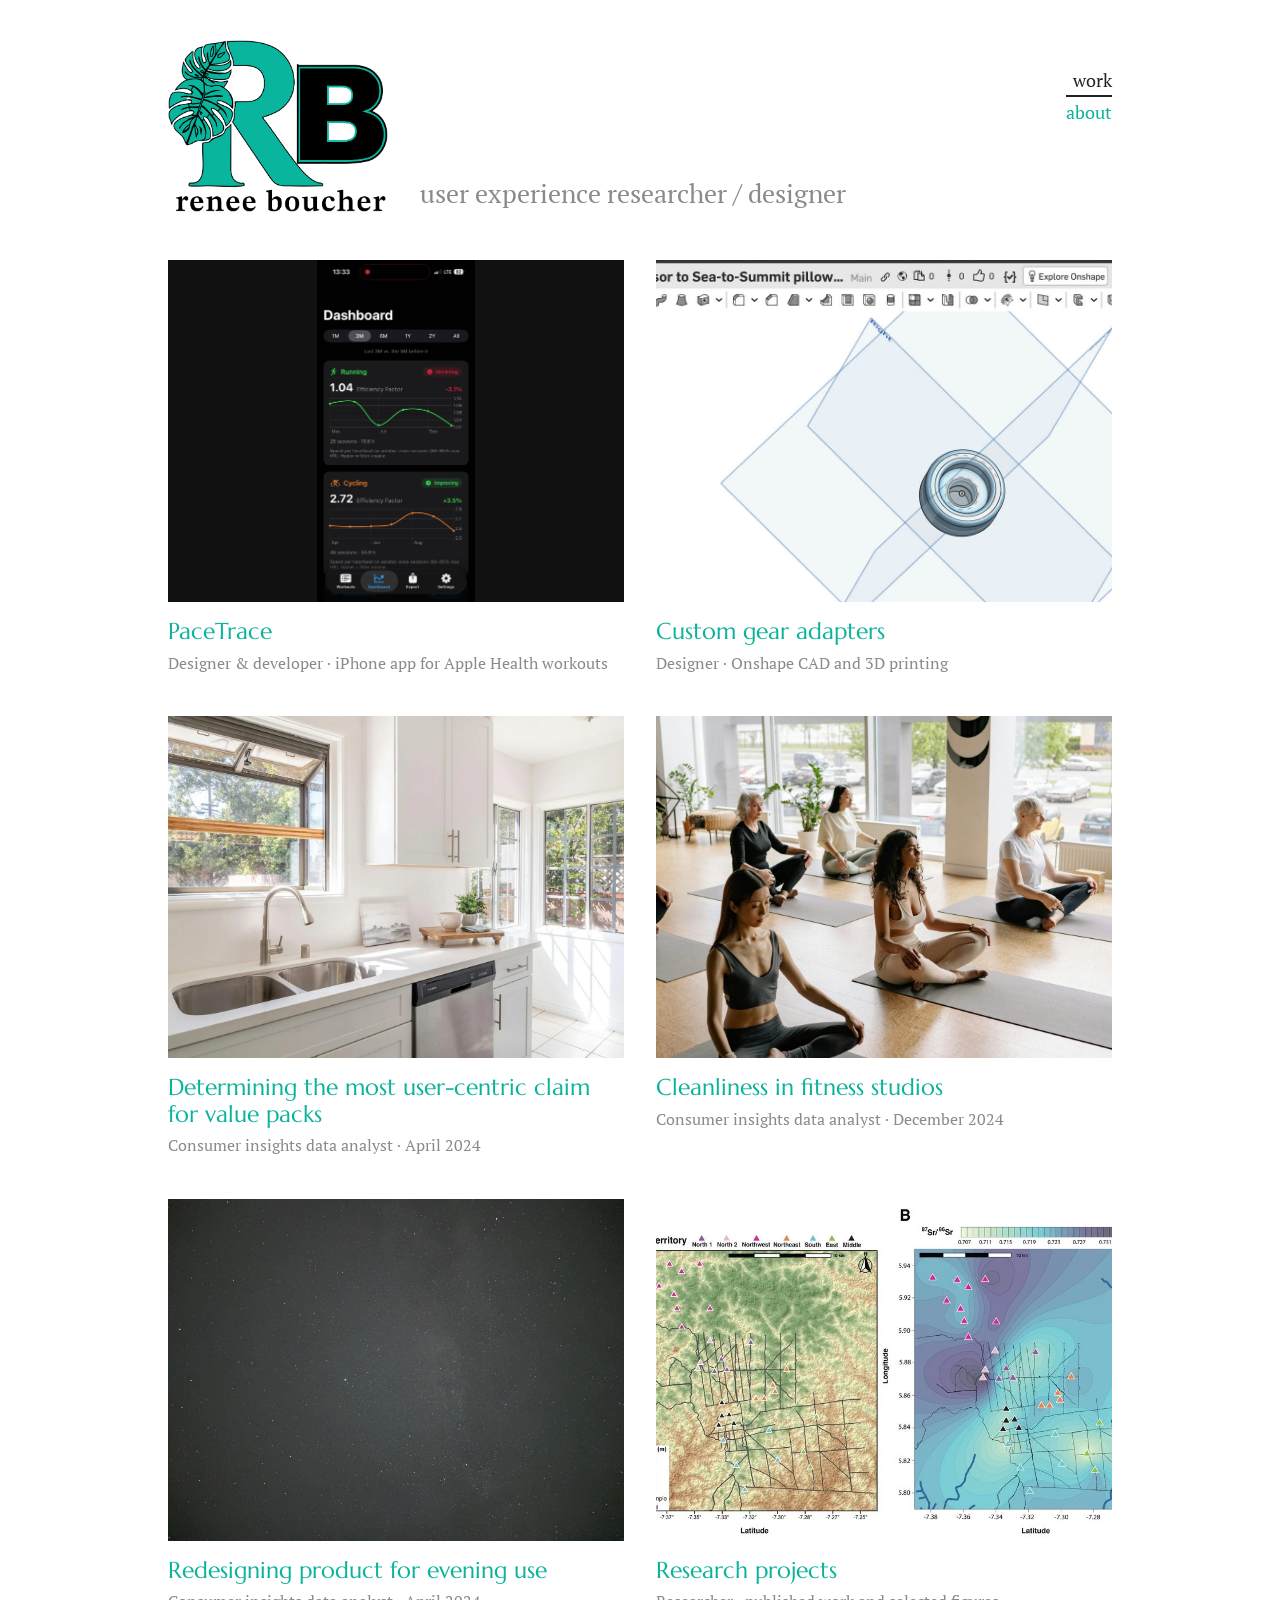
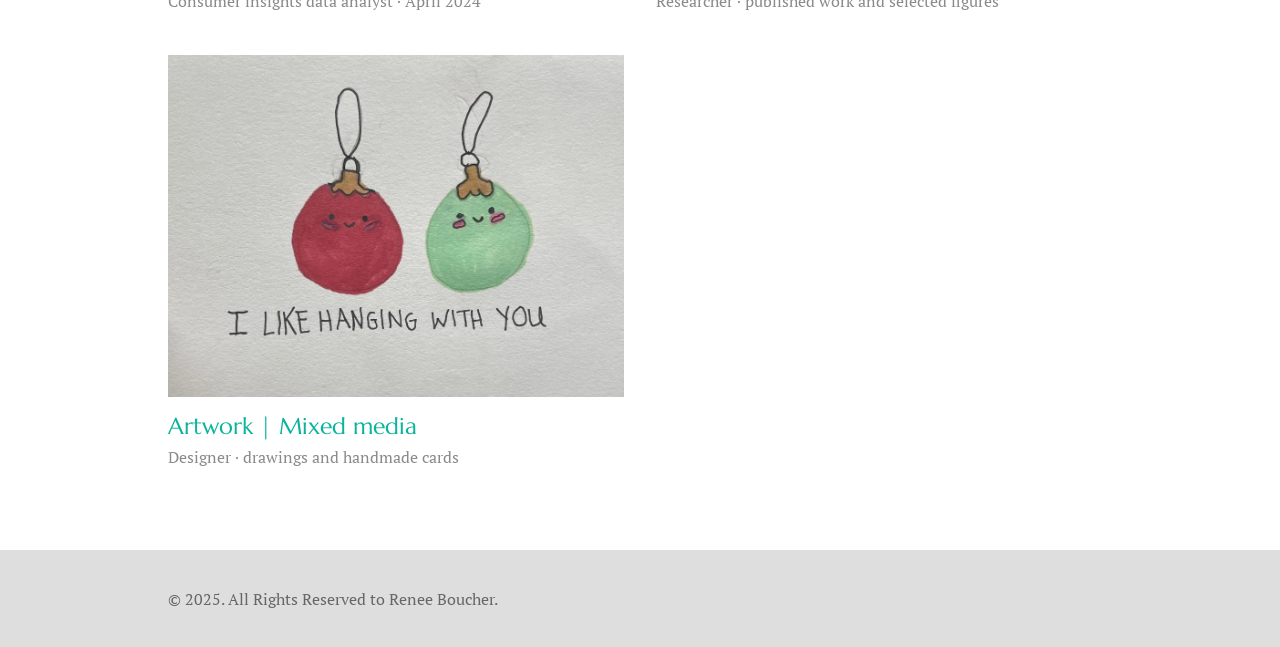
==== index.html @ fdcd7d86 "Add files via upload" ====
<!DOCTYPE html>
<html lang="en">
<head>
<meta charset="utf-8">
<meta name="viewport" content="width=device-width, initial-scale=1">
<title>Work — Renee D Boucher</title>
<meta name="description" content="Renee Boucher: user experience researcher and designer.">
<link rel="preconnect" href="https://fonts.googleapis.com">
<link rel="preconnect" href="https://fonts.gstatic.com" crossorigin>
<link href="https://fonts.googleapis.com/css2?family=Marcellus&family=PT+Serif:ital,wght@0,400;0,700;1,400&display=swap" rel="stylesheet">
<link rel="stylesheet" href="style.css">
</head>
<body>
<header class="site-header">
  <a class="logo" href="index.html" aria-label="Renee Boucher, home"><img src="assets/logo.png" alt="RB monogram with a monstera leaf, 'renee boucher'"></a>
  <nav class="site-nav" aria-label="Main">
    <a href="index.html" aria-current="page">work</a>
    <a href="about.html">about</a>
  </nav>
  <p class="tagline">user experience researcher / designer</p>
</header>
<main>
<h1 class="visually-hidden" style="position:absolute;left:-9999px">Work</h1><div class="grid"><a class="card" href="pacetrace.html"><img class="thumb thumb-contain" src="media/pacetrace-poster.jpg" alt="" loading="lazy"><h2>PaceTrace</h2><p>Designer &amp; developer · iPhone app for Apple Health workouts</p></a><a class="card" href="custom-gear-adapters.html"><img class="thumb" src="media/cadd-adapter-poster.jpg" alt="" loading="lazy"><h2>Custom gear adapters</h2><p>Designer · Onshape CAD and 3D printing</p></a><a class="card" href="determining-the-most-user-centric-claim-for-value-packs.html"><img class="thumb" src="assets/cs1-hero.jpg" alt="" loading="lazy"><h2>Determining the most user-centric claim for value packs</h2><p>Consumer insights data analyst · April 2024</p></a><a class="card" href="cleanliness-in-fitness-studios.html"><img class="thumb" src="assets/cs2-hero.jpg" alt="" loading="lazy"><h2>Cleanliness in fitness studios</h2><p>Consumer insights data analyst · December 2024</p></a><a class="card" href="redesigning-product-for-evening-use.html"><img class="thumb" src="assets/cs3-hero.jpg" alt="" loading="lazy"><h2>Redesigning product for evening use</h2><p>Consumer insights data analyst · April 2024</p></a><a class="card" href="research-projects.html"><img class="thumb" src="assets/fig-maps.jpg" alt="" loading="lazy"><h2>Research projects</h2><p>Researcher · published work and selected figures</p></a><a class="card" href="artwork-mixed-media.html"><img class="thumb" src="assets/card-10.jpg" alt="" loading="lazy"><h2>Artwork | Mixed media</h2><p>Designer · drawings and handmade cards</p></a></div>
</main>
<footer><p>© 2025. All Rights Reserved to Renee Boucher.</p></footer>
</body>
</html>
---- style.css ----
:root{
  --teal:#0bb39b;
  --teal-dark:#078a77;
  --ink:#222;
  --muted:#8a8a8a;
  --faint:#d9d9d9;
  --footer:#dedede;
  --measure:62rem;
}
*{box-sizing:border-box}
html{scroll-behavior:smooth}
body{
  margin:0;color:var(--ink);background:#fff;
  font-family:"PT Serif",Georgia,"Times New Roman",serif;
  font-size:1.125rem;line-height:1.65;
}
img{max-width:100%;height:auto;display:block}
a{color:inherit}
:focus-visible{outline:3px solid var(--teal);outline-offset:3px}

/* header */
.site-header{
  max-width:var(--measure);margin:0 auto;padding:2.5rem 1.5rem 0;
  display:grid;grid-template-columns:auto 1fr;grid-template-rows:auto auto;
  column-gap:2rem;
}
.logo{grid-row:1 / span 2;display:block;width:220px}
.site-nav{justify-self:end;text-align:right;display:flex;flex-direction:column;gap:.1rem;font-size:1.1rem;padding-top:1.6rem}
.site-nav a{text-decoration:none;color:var(--teal)}
.site-nav a[aria-current="page"]{color:var(--ink);border-bottom:2px solid var(--ink)}
.site-nav a:hover{border-bottom:2px solid var(--teal)}
.tagline{grid-column:2;align-self:end;justify-self:start;margin:0;color:var(--muted);font-size:1.6rem;line-height:1.2;padding-bottom:.2rem}

main{max-width:var(--measure);margin:0 auto;padding:3rem 1.5rem 4rem}
.measure{max-width:46rem}

h1,h2,h3{font-family:"Marcellus","PT Serif",Georgia,serif;font-weight:400;color:var(--teal);line-height:1.15;margin:0}
h1{font-size:clamp(2.1rem,5vw,3.1rem);margin-bottom:1rem}
h2{font-size:clamp(1.7rem,3.6vw,2.2rem);margin:4rem 0 1.2rem}
h3{font-size:1.35rem;margin:2.2rem 0 .8rem}
.role{font-weight:700;color:var(--faint);margin:0 0 2rem}
.lede{font-family:"Marcellus","PT Serif",serif;font-size:1.2rem;color:var(--ink);margin:0 0 2.2rem;max-width:44rem}
.hero{width:100%;aspect-ratio:2.4/1;object-fit:cover;margin:2rem 0}
.meta{margin:1.5rem 0 0;padding:0;list-style:none}
.meta li{margin:.5rem 0}
.meta b{color:var(--teal)}
p{margin:0 0 1.25rem}
strong,.key{font-weight:700}
.big-question{
  font-family:"Marcellus",serif;color:var(--teal);text-align:center;
  font-size:clamp(1.4rem,3vw,1.9rem);line-height:1.3;max-width:40rem;margin:4.5rem auto;
}
.quote{font-family:"Marcellus",serif;color:var(--teal);font-size:1.35rem;line-height:1.4;margin:2rem 0;max-width:44rem}
.quotes{margin:2rem 0}
.quotes p{font-family:"Marcellus",serif;color:var(--teal);font-size:1.25rem;margin:0 0 1.5rem}
figure{margin:2.5rem 0}
figure img{margin:0 auto}
figcaption{margin-top:.8rem;font-size:1rem;color:#555;text-align:center}
.figure-narrow img{max-width:34rem}
.pair{display:grid;grid-template-columns:1fr 1fr;gap:1.5rem;align-items:start;margin:2.5rem 0}
.pair figure{margin:0}
.bullets{max-width:34rem;margin:1rem 0 1.5rem 2rem}
.tasks{list-style:none;margin:1.5rem 0;padding:0}
.tasks li{margin:.6rem 0;color:var(--teal)}
.tasks b{color:var(--teal)}
.nda{color:var(--faint);margin-top:3rem}
.nda b{color:var(--faint)}

/* work grid */
.grid{display:grid;grid-template-columns:repeat(auto-fill,minmax(19rem,1fr));gap:2.5rem 2rem}
.card{display:block;text-decoration:none}
.card .thumb{width:100%;aspect-ratio:4/3;object-fit:cover;background:#f2f2f2}
.card h2{font-size:1.45rem;margin:1rem 0 .3rem}
.card p{margin:0;color:var(--muted);font-size:1rem}
.card:hover h2{text-decoration:underline;text-underline-offset:4px}

/* about */
.about-photo{width:100%;aspect-ratio:4/2.9;object-fit:cover;object-position:50% 38%;margin:0 0 1.5rem}
.about h1{color:var(--ink);font-size:clamp(2.2rem,5vw,3rem)}
.about p{color:var(--teal);font-size:1.15rem}
.about p b{font-weight:700}
.btn{
  display:inline-block;background:var(--teal);color:#fff;text-decoration:none;
  padding:.75rem 2.2rem;font-family:"Marcellus",serif;font-size:1.15rem;margin-top:1.2rem;
}
.btn:hover{background:var(--teal-dark)}

/* research */
.pubs{list-style:none;margin:0;padding:0}
.pubs li{margin:0 0 2rem}
.pubs a{border-bottom:2px solid var(--ink);text-decoration:none;font-family:"Marcellus",serif}
.pubs a:hover{color:var(--teal);border-color:var(--teal)}
.pubs .venue{color:#777}
.in-review{font-style:italic;color:#777}

/* galleries */
.gallery{display:flex;flex-direction:column;align-items:center;gap:1.1rem;margin:2rem 0}
.gallery img{max-height:46rem;width:auto}

/* pager */
.pager{display:flex;justify-content:space-between;gap:1.5rem;margin-top:5rem;font-family:"Marcellus",serif;font-size:1.5rem;line-height:1.2}
.pager a{text-decoration:none;display:flex;gap:.8rem;align-items:center;max-width:46%}
.pager a:hover span{text-decoration:underline;text-underline-offset:4px}
.pager .next{margin-left:auto;text-align:right}

footer{background:var(--footer);color:#fff;margin-top:1rem}
footer p{max-width:var(--measure);margin:0 auto;padding:2.2rem 1.5rem;color:#666;font-size:1rem}

@media (max-width:720px){
  body{font-size:1.05rem}
  .site-header{grid-template-columns:1fr auto;padding-top:1.5rem}
  .logo{width:150px;grid-row:1}
  .site-nav{grid-column:2;padding-top:.6rem}
  .tagline{grid-column:1 / -1;grid-row:2;font-size:1.2rem;margin-top:.6rem}
  .pair{grid-template-columns:1fr}
  .hero{aspect-ratio:1.7/1}
  .pager{font-size:1.15rem}
}
@media (prefers-reduced-motion:reduce){html{scroll-behavior:auto}}

/* media / demos */
.demo{display:grid;grid-template-columns:minmax(0,20rem) 1fr;gap:3rem;align-items:start;margin:2.5rem 0}
.demo video{width:100%;height:auto;background:#000;display:block}
.demo-wide video{width:100%;height:auto;background:#000;display:block}
.screens{display:grid;grid-template-columns:repeat(4,1fr);gap:1.25rem;margin:2.5rem 0}
.screens figure{margin:0}
.screens figcaption{font-size:.95rem}
.card .thumb-contain{object-fit:contain;background:#111}
@media (max-width:720px){
  .demo{grid-template-columns:1fr;gap:1.5rem}
  .demo video{max-width:20rem;margin:0 auto}
  .screens{grid-template-columns:repeat(2,1fr)}
}
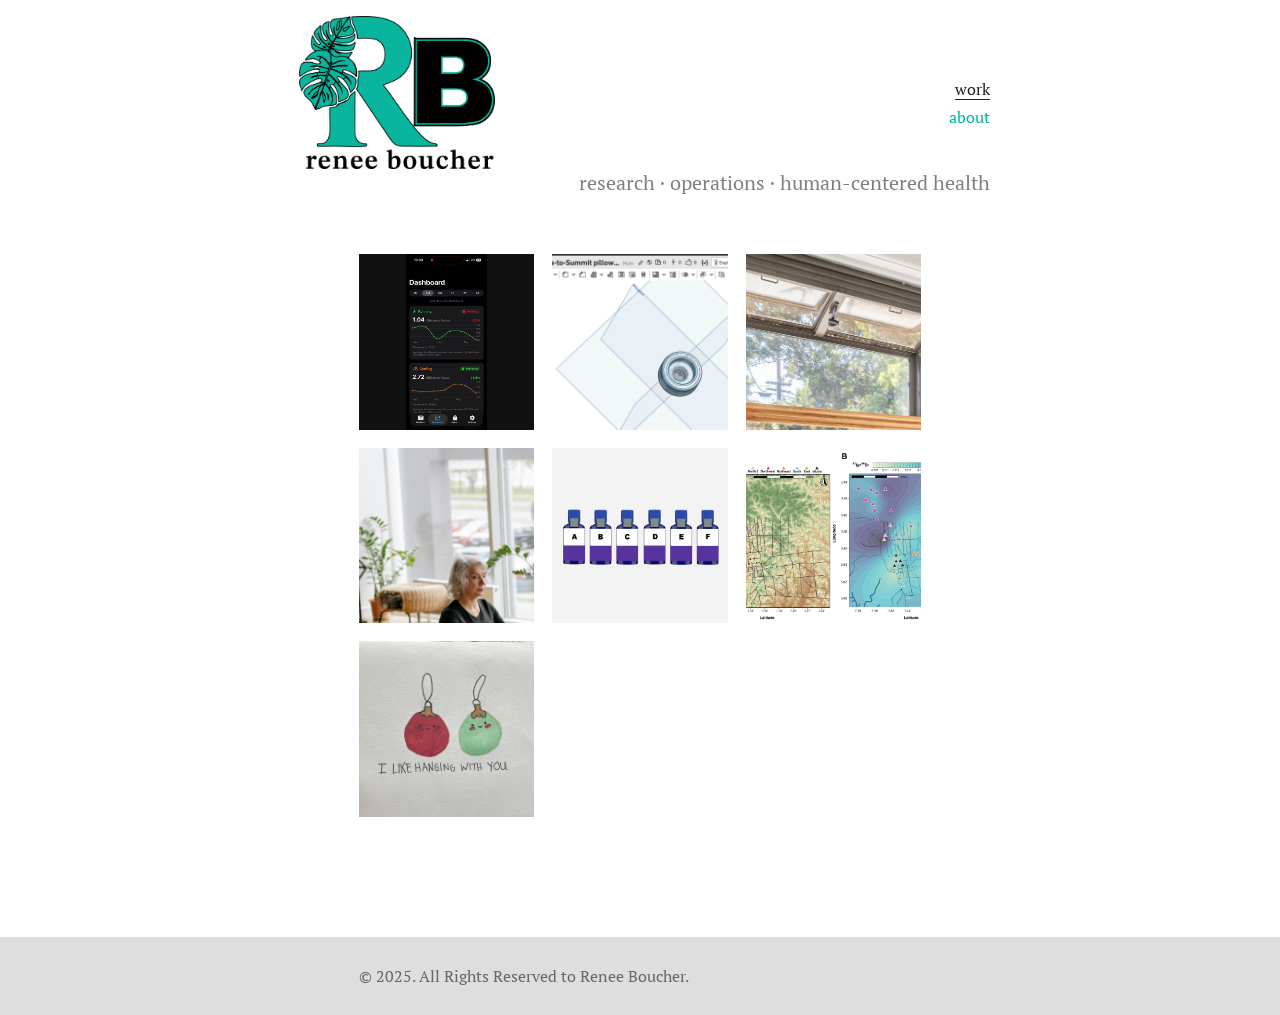
==== commit bf9b60a9: "Add files via upload" ====
--- a/index.html
+++ b/index.html
@@ -4,7 +4,7 @@
 <meta charset="utf-8">
 <meta name="viewport" content="width=device-width, initial-scale=1">
 <title>Work — Renee D Boucher</title>
-<meta name="description" content="Renee Boucher: user experience researcher and designer.">
+<meta name="description" content="Renee Boucher: research, operations, and human-centered health.">
 <link rel="preconnect" href="https://fonts.googleapis.com">
 <link rel="preconnect" href="https://fonts.gstatic.com" crossorigin>
 <link href="https://fonts.googleapis.com/css2?family=Marcellus&family=PT+Serif:ital,wght@0,400;0,700;1,400&display=swap" rel="stylesheet">
@@ -17,10 +17,10 @@
     <a href="index.html" aria-current="page">work</a>
     <a href="about.html">about</a>
   </nav>
-  <p class="tagline">user experience researcher / designer</p>
+  <p class="tagline">research · operations · human-centered health</p>
 </header>
 <main>
-<h1 class="visually-hidden" style="position:absolute;left:-9999px">Work</h1><div class="grid"><a class="card" href="pacetrace.html"><img class="thumb thumb-contain" src="media/pacetrace-poster.jpg" alt="" loading="lazy"><h2>PaceTrace</h2><p>Designer &amp; developer · iPhone app for Apple Health workouts</p></a><a class="card" href="custom-gear-adapters.html"><img class="thumb" src="media/cadd-adapter-poster.jpg" alt="" loading="lazy"><h2>Custom gear adapters</h2><p>Designer · Onshape CAD and 3D printing</p></a><a class="card" href="determining-the-most-user-centric-claim-for-value-packs.html"><img class="thumb" src="assets/cs1-hero.jpg" alt="" loading="lazy"><h2>Determining the most user-centric claim for value packs</h2><p>Consumer insights data analyst · April 2024</p></a><a class="card" href="cleanliness-in-fitness-studios.html"><img class="thumb" src="assets/cs2-hero.jpg" alt="" loading="lazy"><h2>Cleanliness in fitness studios</h2><p>Consumer insights data analyst · December 2024</p></a><a class="card" href="redesigning-product-for-evening-use.html"><img class="thumb" src="assets/cs3-hero.jpg" alt="" loading="lazy"><h2>Redesigning product for evening use</h2><p>Consumer insights data analyst · April 2024</p></a><a class="card" href="research-projects.html"><img class="thumb" src="assets/fig-maps.jpg" alt="" loading="lazy"><h2>Research projects</h2><p>Researcher · published work and selected figures</p></a><a class="card" href="artwork-mixed-media.html"><img class="thumb" src="assets/card-10.jpg" alt="" loading="lazy"><h2>Artwork | Mixed media</h2><p>Designer · drawings and handmade cards</p></a></div>
+<h1 class="sr" style="position:absolute;left:-9999px">Work</h1><div class="tiles"><a class="tile" href="pacetrace.html"><img class="contain" src="media/pacetrace-poster.jpg" alt="" loading="lazy"><span class="tile-title">App Development - PaceTrace</span></a><a class="tile" href="custom-gear-adapters.html"><img src="media/cadd-adapter-poster.jpg" alt="" loading="lazy"><span class="tile-title">CADD Projects</span></a><a class="tile" href="determining-the-most-user-centric-claim-for-value-packs.html"><img src="assets/cs1-hero.jpg" alt="" loading="lazy"><span class="tile-title">Determining the most user-centric claim for value packs</span></a><a class="tile" href="cleanliness-in-fitness-studios.html"><img src="assets/cs2-hero.jpg" alt="" loading="lazy"><span class="tile-title">Cleanliness in fitness studios</span></a><a class="tile" href="redesigning-product-for-evening-use.html"><img class="contain-light" src="assets/cs3-bottles.png" alt="" loading="lazy"><span class="tile-title">Redesigning product for evening use</span></a><a class="tile" href="research-projects.html"><img src="assets/fig-maps.jpg" alt="" loading="lazy"><span class="tile-title">Research projects</span></a><a class="tile" href="artwork-mixed-media.html"><img src="assets/card-10.jpg" alt="" loading="lazy"><span class="tile-title">Artwork | Mixed media</span></a></div>
 </main>
 <footer><p>© 2025. All Rights Reserved to Renee Boucher.</p></footer>
 </body>
--- a/style.css
+++ b/style.css
@@ -1,133 +1,139 @@
+/* Built to match the original Squarespace pages (measured from the PDFs at an 816px page width). */
 :root{
-  --teal:#0bb39b;
-  --teal-dark:#078a77;
-  --ink:#222;
-  --muted:#8a8a8a;
-  --faint:#d9d9d9;
-  --footer:#dedede;
-  --measure:62rem;
+  --teal:#03b39c;
+  --ink:#211f20;
+  --muted:#808080;
+  --faint:#dedede;
+  --page:816px;
 }
 *{box-sizing:border-box}
-html{scroll-behavior:smooth}
-body{
-  margin:0;color:var(--ink);background:#fff;
-  font-family:"PT Serif",Georgia,"Times New Roman",serif;
-  font-size:1.125rem;line-height:1.65;
-}
-img{max-width:100%;height:auto;display:block}
+body{margin:0;background:#fff;color:var(--ink);font-family:"Marcellus",Georgia,serif;font-size:16px;line-height:1.17}
+img,video{max-width:100%;height:auto;display:block}
 a{color:inherit}
 :focus-visible{outline:3px solid var(--teal);outline-offset:3px}
 
-/* header */
-.site-header{
-  max-width:var(--measure);margin:0 auto;padding:2.5rem 1.5rem 0;
-  display:grid;grid-template-columns:auto 1fr;grid-template-rows:auto auto;
-  column-gap:2rem;
+/* header: --u is 1% of the page width, capped at the 816px page */
+:root{--u:calc(min(100vw,816px) / 100)}
+.site-header{position:relative;max-width:var(--page);margin:0 auto;height:calc(var(--u) * 28.7)}
+.logo{position:absolute;left:calc(var(--u) * 8.2);top:calc(var(--u) * 2);width:calc(var(--u) * 24);display:block}
+.site-nav{position:absolute;right:calc(var(--u) * 7.1);top:calc(var(--u) * 9.8);display:flex;flex-direction:column;align-items:flex-end;gap:calc(var(--u) * 1);
+  font-family:"PT Serif",Georgia,serif;font-size:clamp(13px,1.96vw,16px);line-height:1.2}
+.site-nav a{text-decoration:none;color:var(--teal)}
+.site-nav a[aria-current="page"]{color:var(--ink);border-bottom:1px solid var(--ink)}
+.site-nav a:hover{border-bottom:1px solid var(--teal)}
+.tagline{position:absolute;right:calc(var(--u) * 7.1);top:calc(var(--u) * 21.2);margin:0;color:var(--muted);text-align:right;white-space:nowrap;
+  font-family:"PT Serif",Georgia,serif;font-size:clamp(11px,2.45vw,20px);line-height:1}
+
+main{max-width:var(--page);margin:0 auto;padding:0 9.9% 120px}
+h1,h2{font-weight:400;color:var(--teal);margin:0}
+h1{font-size:32px;line-height:1.06}
+h2{font-size:32px;line-height:1.06;margin:133px 0 31px}
+h2.sm{font-size:24px;margin:60px 0 31px}
+h3{font-weight:400;color:var(--ink);font-size:16px;margin:0 0 .6em}
+p{margin:0 0 29px}
+.role{font-family:"PT Serif",Georgia,serif;font-weight:700;color:var(--faint);margin:110px 0 49px}
+.lede{margin:0 0 52px}
+.key{font-weight:700}
+.hero{width:100%;aspect-ratio:654/235;object-fit:cover;margin:0 0 13px}
+.meta{list-style:none;margin:0;padding:0;font-family:"PT Serif",Georgia,serif}
+.meta li{margin:0 0 16px}
+.meta b{color:var(--teal)}
+.big-question{font-size:24px;line-height:1.17;color:var(--teal);text-align:center;max-width:603px;margin:70px auto 0}
+.quote{font-size:24px;line-height:1.17;color:var(--teal);margin:0 0 29px}
+.q19{font-size:19px;color:var(--teal);margin:0 0 110px;max-width:610px}
+.q24{font-size:24px;color:var(--teal);margin:0 0 110px}
+figure{margin:100px auto 0;text-align:center}
+figure img{margin:0 auto}
+figure + p,figure + ul,figure + .big-question{margin-top:60px}
+figcaption{margin-top:14px}
+.w454{width:454px}.w428{width:428px}.w400{width:400px}.w384{width:384px}.w312{width:312px}.w288{width:288px}.w264{width:264px}
+.w166{width:166px}.w128{width:128px}.w506{width:506px}.w558{width:558px}
+.banner{width:100%;aspect-ratio:654/200;object-fit:cover}
+.banner-200{width:100%;aspect-ratio:654/200;object-fit:cover}
+.bullets{list-style:none;margin:0 0 28px 102px;padding:0}
+.bullets li{margin:0 0 8px}
+.bullets li::before{content:"\2022\00a0"}
+.tasks{list-style:none;margin:40px 0 0;padding:0;font-family:"PT Serif",Georgia,serif;color:var(--teal)}
+.tasks li{margin:0 0 21px}
+.tasks b{font-weight:700}
+.nda{font-family:"PT Serif",Georgia,serif;font-weight:700;color:var(--faint);margin:130px 0 0}
+.pager{display:flex;justify-content:space-between;gap:24px;margin-top:70px;font-size:24px;line-height:1.17}
+.pager a{display:flex;gap:28px;align-items:flex-start;text-decoration:none;max-width:47%}
+.pager .next{margin-left:auto;text-align:right}
+.pager a:hover span:not([aria-hidden]){text-decoration:underline;text-underline-offset:4px}
+footer{background:var(--faint)}
+footer p{max-width:var(--page);margin:0 auto;padding:30px 9.9%;color:#666;font-family:"PT Serif",Georgia,serif}
+
+/* pairs and galleries */
+.pair{display:grid;grid-template-columns:1fr 1fr;gap:20px;align-items:start;margin-top:100px}
+.pair figure{margin:0}
+
+/* home: tiles that blur on hover and reveal the title */
+.tiles{display:grid;grid-template-columns:repeat(3,1fr);gap:18px;margin-top:20px}
+.tile{position:relative;display:block;aspect-ratio:1/1;overflow:hidden;background:#111;text-decoration:none}
+.tile img{width:100%;height:100%;object-fit:cover;transition:filter .25s,transform .25s}
+.tile img.contain{object-fit:contain}
+.tile img.contain-light{object-fit:contain;background:#f3f3f3;padding:6px}
+.tile .tile-title{position:absolute;inset:0;display:flex;align-items:center;justify-content:center;text-align:center;
+  padding:14px;color:#fff;font-size:21px;line-height:1.2;opacity:0;transition:opacity .25s;
+  background:rgba(0,0,0,.28);text-shadow:0 1px 8px rgba(0,0,0,.45)}
+@media (hover:hover){
+  .tile:hover img,.tile:focus-visible img{filter:blur(7px);transform:scale(1.06)}
+  .tile:hover .tile-title,.tile:focus-visible .tile-title{opacity:1}
 }
-.logo{grid-row:1 / span 2;display:block;width:220px}
-.site-nav{justify-self:end;text-align:right;display:flex;flex-direction:column;gap:.1rem;font-size:1.1rem;padding-top:1.6rem}
-.site-nav a{text-decoration:none;color:var(--teal)}
-.site-nav a[aria-current="page"]{color:var(--ink);border-bottom:2px solid var(--ink)}
-.site-nav a:hover{border-bottom:2px solid var(--teal)}
-.tagline{grid-column:2;align-self:end;justify-self:start;margin:0;color:var(--muted);font-size:1.6rem;line-height:1.2;padding-bottom:.2rem}
-
-main{max-width:var(--measure);margin:0 auto;padding:3rem 1.5rem 4rem}
-.measure{max-width:46rem}
-
-h1,h2,h3{font-family:"Marcellus","PT Serif",Georgia,serif;font-weight:400;color:var(--teal);line-height:1.15;margin:0}
-h1{font-size:clamp(2.1rem,5vw,3.1rem);margin-bottom:1rem}
-h2{font-size:clamp(1.7rem,3.6vw,2.2rem);margin:4rem 0 1.2rem}
-h3{font-size:1.35rem;margin:2.2rem 0 .8rem}
-.role{font-weight:700;color:var(--faint);margin:0 0 2rem}
-.lede{font-family:"Marcellus","PT Serif",serif;font-size:1.2rem;color:var(--ink);margin:0 0 2.2rem;max-width:44rem}
-.hero{width:100%;aspect-ratio:2.4/1;object-fit:cover;margin:2rem 0}
-.meta{margin:1.5rem 0 0;padding:0;list-style:none}
-.meta li{margin:.5rem 0}
-.meta b{color:var(--teal)}
-p{margin:0 0 1.25rem}
-strong,.key{font-weight:700}
-.big-question{
-  font-family:"Marcellus",serif;color:var(--teal);text-align:center;
-  font-size:clamp(1.4rem,3vw,1.9rem);line-height:1.3;max-width:40rem;margin:4.5rem auto;
+@media (hover:none){
+  .tile{aspect-ratio:auto;overflow:visible;background:none}
+  .tile img{height:auto;aspect-ratio:1/1;background:#111}
+  .tile img.contain-light{background:#f3f3f3}
+  .tile .tile-title{position:static;display:block;opacity:1;color:var(--teal);background:none;text-shadow:none;
+    text-align:left;padding:10px 0 4px;font-size:17px;line-height:1.2}
 }
-.quote{font-family:"Marcellus",serif;color:var(--teal);font-size:1.35rem;line-height:1.4;margin:2rem 0;max-width:44rem}
-.quotes{margin:2rem 0}
-.quotes p{font-family:"Marcellus",serif;color:var(--teal);font-size:1.25rem;margin:0 0 1.5rem}
-figure{margin:2.5rem 0}
-figure img{margin:0 auto}
-figcaption{margin-top:.8rem;font-size:1rem;color:#555;text-align:center}
-.figure-narrow img{max-width:34rem}
-.pair{display:grid;grid-template-columns:1fr 1fr;gap:1.5rem;align-items:start;margin:2.5rem 0}
-.pair figure{margin:0}
-.bullets{max-width:34rem;margin:1rem 0 1.5rem 2rem}
-.tasks{list-style:none;margin:1.5rem 0;padding:0}
-.tasks li{margin:.6rem 0;color:var(--teal)}
-.tasks b{color:var(--teal)}
-.nda{color:var(--faint);margin-top:3rem}
-.nda b{color:var(--faint)}
-
-/* work grid */
-.grid{display:grid;grid-template-columns:repeat(auto-fill,minmax(19rem,1fr));gap:2.5rem 2rem}
-.card{display:block;text-decoration:none}
-.card .thumb{width:100%;aspect-ratio:4/3;object-fit:cover;background:#f2f2f2}
-.card h2{font-size:1.45rem;margin:1rem 0 .3rem}
-.card p{margin:0;color:var(--muted);font-size:1rem}
-.card:hover h2{text-decoration:underline;text-underline-offset:4px}
+@media (prefers-reduced-motion:reduce){.tile img,.tile .tile-title{transition:none}}
 
 /* about */
-.about-photo{width:100%;aspect-ratio:4/2.9;object-fit:cover;object-position:50% 38%;margin:0 0 1.5rem}
-.about h1{color:var(--ink);font-size:clamp(2.2rem,5vw,3rem)}
-.about p{color:var(--teal);font-size:1.15rem}
+.about{display:grid;grid-template-columns:260px 1fr;gap:32px;align-items:start;margin-top:30px}
+.about-photo{width:100%;aspect-ratio:3/4;object-fit:cover;object-position:50% 25%}
+.about h1{color:var(--ink);margin-bottom:24px}
+.about p{font-family:"PT Serif",Georgia,serif;color:var(--teal);line-height:1.5;margin-bottom:20px}
 .about p b{font-weight:700}
-.btn{
-  display:inline-block;background:var(--teal);color:#fff;text-decoration:none;
-  padding:.75rem 2.2rem;font-family:"Marcellus",serif;font-size:1.15rem;margin-top:1.2rem;
-}
-.btn:hover{background:var(--teal-dark)}
+.btn{display:inline-block;background:var(--teal);color:#fff;text-decoration:none;padding:12px 34px;margin-top:6px}
+.btn:hover{background:#028a78}
 
 /* research */
 .pubs{list-style:none;margin:0;padding:0}
-.pubs li{margin:0 0 2rem}
-.pubs a{border-bottom:2px solid var(--ink);text-decoration:none;font-family:"Marcellus",serif}
-.pubs a:hover{color:var(--teal);border-color:var(--teal)}
-.pubs .venue{color:#777}
-.in-review{font-style:italic;color:#777}
+.pubs li{margin:0 0 31px}
+.pubs a{text-decoration:underline;text-decoration-thickness:1px;text-underline-offset:3px}
+.pubs a:hover{color:var(--teal)}
+.venue{color:var(--muted)}
+.in-review{font-style:italic;color:var(--muted)}
 
-/* galleries */
-.gallery{display:flex;flex-direction:column;align-items:center;gap:1.1rem;margin:2rem 0}
-.gallery img{max-height:46rem;width:auto}
+/* artwork */
+.gallery{display:flex;flex-direction:column;align-items:center;gap:11px;margin:40px 0}
+.gallery img{height:auto}
 
-/* pager */
-.pager{display:flex;justify-content:space-between;gap:1.5rem;margin-top:5rem;font-family:"Marcellus",serif;font-size:1.5rem;line-height:1.2}
-.pager a{text-decoration:none;display:flex;gap:.8rem;align-items:center;max-width:46%}
-.pager a:hover span{text-decoration:underline;text-underline-offset:4px}
-.pager .next{margin-left:auto;text-align:right}
+/* demos */
+.demo{display:grid;grid-template-columns:minmax(0,260px) 1fr;gap:40px;align-items:start;margin:60px 0 0}
+.demo video{width:100%;background:#000}
+.demo-wide video{width:100%;background:#000}
+.screens{display:grid;grid-template-columns:repeat(4,1fr);gap:14px;margin-top:70px}
+.screens figure{margin:0}
+.screens figcaption{font-size:14px;margin-top:8px}
 
-footer{background:var(--footer);color:#fff;margin-top:1rem}
-footer p{max-width:var(--measure);margin:0 auto;padding:2.2rem 1.5rem;color:#666;font-size:1rem}
+@media (max-width:640px){
+  .tiles{grid-template-columns:repeat(2,1fr)}
+  .about{grid-template-columns:1fr}
+  .about-photo{max-width:320px}
+  .demo{grid-template-columns:1fr}
+  .demo video{max-width:260px}
+  .screens{grid-template-columns:repeat(2,1fr)}
+  .w454,.w428,.w400,.w384,.w312,.w288,.w506,.w558{width:100%}
+  h2{margin-top:90px}
+  .pager{font-size:19px}
+}
 
-@media (max-width:720px){
-  body{font-size:1.05rem}
-  .site-header{grid-template-columns:1fr auto;padding-top:1.5rem}
-  .logo{width:150px;grid-row:1}
-  .site-nav{grid-column:2;padding-top:.6rem}
-  .tagline{grid-column:1 / -1;grid-row:2;font-size:1.2rem;margin-top:.6rem}
-  .pair{grid-template-columns:1fr}
-  .hero{aspect-ratio:1.7/1}
-  .pager{font-size:1.15rem}
-}
-@media (prefers-reduced-motion:reduce){html{scroll-behavior:auto}}
+.credit{font-size:14px;line-height:1.35;color:#555;text-align:left;margin-top:12px}
+.credit a{color:#555}
+.credit a:hover{color:var(--teal)}
+.pair figcaption{font-size:14px;color:#555}
 
-/* media / demos */
-.demo{display:grid;grid-template-columns:minmax(0,20rem) 1fr;gap:3rem;align-items:start;margin:2.5rem 0}
-.demo video{width:100%;height:auto;background:#000;display:block}
-.demo-wide video{width:100%;height:auto;background:#000;display:block}
-.screens{display:grid;grid-template-columns:repeat(4,1fr);gap:1.25rem;margin:2.5rem 0}
-.screens figure{margin:0}
-.screens figcaption{font-size:.95rem}
-.card .thumb-contain{object-fit:contain;background:#111}
-@media (max-width:720px){
-  .demo{grid-template-columns:1fr;gap:1.5rem}
-  .demo video{max-width:20rem;margin:0 auto}
-  .screens{grid-template-columns:repeat(2,1fr)}
-}
+.pair + p{margin-top:60px}
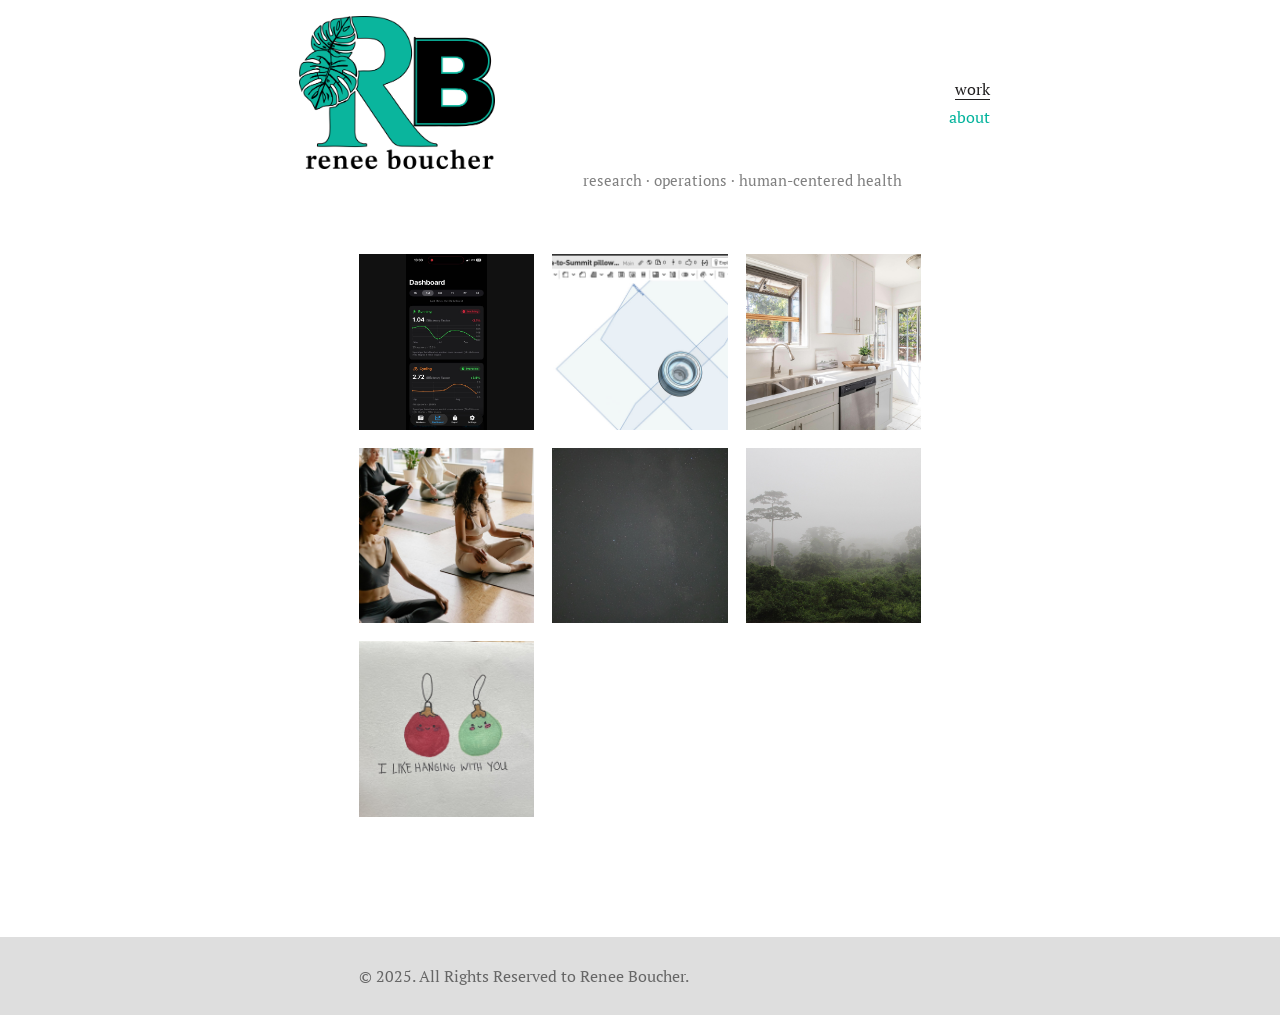
==== commit 30c918bd: "Add files via upload" ====
--- a/index.html
+++ b/index.html
@@ -8,11 +8,11 @@
 <link rel="preconnect" href="https://fonts.googleapis.com">
 <link rel="preconnect" href="https://fonts.gstatic.com" crossorigin>
 <link href="https://fonts.googleapis.com/css2?family=Marcellus&family=PT+Serif:ital,wght@0,400;0,700;1,400&display=swap" rel="stylesheet">
-<link rel="stylesheet" href="style.css">
+<link rel="stylesheet" href="style.css?v=20261026b">
 </head>
 <body>
 <header class="site-header">
-  <a class="logo" href="index.html" aria-label="Renee Boucher, home"><img src="assets/logo.png" alt="RB monogram with a monstera leaf, 'renee boucher'"></a>
+  <a class="logo" href="index.html" aria-label="Renee Boucher, home"><img src="assets/logo.png?v=20261026b" alt="RB monogram with a monstera leaf, 'renee boucher'"></a>
   <nav class="site-nav" aria-label="Main">
     <a href="index.html" aria-current="page">work</a>
     <a href="about.html">about</a>
@@ -20,7 +20,7 @@
   <p class="tagline">research · operations · human-centered health</p>
 </header>
 <main>
-<h1 class="sr" style="position:absolute;left:-9999px">Work</h1><div class="tiles"><a class="tile" href="pacetrace.html"><img class="contain" src="media/pacetrace-poster.jpg" alt="" loading="lazy"><span class="tile-title">App Development - PaceTrace</span></a><a class="tile" href="custom-gear-adapters.html"><img src="media/cadd-adapter-poster.jpg" alt="" loading="lazy"><span class="tile-title">CADD Projects</span></a><a class="tile" href="determining-the-most-user-centric-claim-for-value-packs.html"><img src="assets/cs1-hero.jpg" alt="" loading="lazy"><span class="tile-title">Determining the most user-centric claim for value packs</span></a><a class="tile" href="cleanliness-in-fitness-studios.html"><img src="assets/cs2-hero.jpg" alt="" loading="lazy"><span class="tile-title">Cleanliness in fitness studios</span></a><a class="tile" href="redesigning-product-for-evening-use.html"><img class="contain-light" src="assets/cs3-bottles.png" alt="" loading="lazy"><span class="tile-title">Redesigning product for evening use</span></a><a class="tile" href="research-projects.html"><img src="assets/fig-maps.jpg" alt="" loading="lazy"><span class="tile-title">Research projects</span></a><a class="tile" href="artwork-mixed-media.html"><img src="assets/card-10.jpg" alt="" loading="lazy"><span class="tile-title">Artwork | Mixed media</span></a></div>
+<h1 class="sr" style="position:absolute;left:-9999px">Work</h1><div class="tiles"><a class="tile" href="pacetrace.html"><img class="contain" src="media/pacetrace-poster.jpg?v=20261026b" alt="" loading="lazy"><span class="tile-title">App Development - PaceTrace</span></a><a class="tile" href="custom-gear-adapters.html"><img src="media/cadd-adapter-poster.jpg?v=20261026b" alt="" loading="lazy"><span class="tile-title">CADD Projects</span></a><a class="tile" href="determining-the-most-user-centric-claim-for-value-packs.html"><img src="assets/cs1-hero.jpg?v=20261026b" alt="" loading="lazy"><span class="tile-title">Determining the most <span class="nb">user-centric</span> claim for value packs</span></a><a class="tile" href="cleanliness-in-fitness-studios.html"><img src="assets/cs2-hero.jpg?v=20261026b" alt="" loading="lazy"><span class="tile-title">Cleanliness in fitness studios</span></a><a class="tile" href="redesigning-product-for-evening-use.html"><img src="assets/tile-evening.jpg?v=20261026b" alt="" loading="lazy"><span class="tile-title">Redesigning product for evening use</span></a><a class="tile" href="research-projects.html"><img src="assets/research-tai.jpg?v=20261026b" alt="" loading="lazy"><span class="tile-title">Research projects</span></a><a class="tile" href="artwork-mixed-media.html"><img src="assets/card-10.jpg?v=20261026b" alt="" loading="lazy"><span class="tile-title">Artwork | Mixed media</span></a></div>
 </main>
 <footer><p>© 2025. All Rights Reserved to Renee Boucher.</p></footer>
 </body>
--- a/style.css
+++ b/style.css
@@ -21,8 +21,7 @@
 .site-nav a{text-decoration:none;color:var(--teal)}
 .site-nav a[aria-current="page"]{color:var(--ink);border-bottom:1px solid var(--ink)}
 .site-nav a:hover{border-bottom:1px solid var(--teal)}
-.tagline{position:absolute;right:calc(var(--u) * 7.1);top:calc(var(--u) * 21.2);margin:0;color:var(--muted);text-align:right;white-space:nowrap;
-  font-family:"PT Serif",Georgia,serif;font-size:clamp(11px,2.45vw,20px);line-height:1}
+.tagline{position:absolute;left:calc(var(--u) * 62.5);top:calc(var(--u) * 21.2);transform:translateX(-50%);margin:0;color:var(--muted);white-space:nowrap;font-family:"PT Serif",Georgia,serif;font-size:clamp(9px,1.84vw,15px);line-height:1}
 
 main{max-width:var(--page);margin:0 auto;padding:0 9.9% 120px}
 h1,h2{font-weight:400;color:var(--teal);margin:0}
@@ -33,7 +32,7 @@
 p{margin:0 0 29px}
 .role{font-family:"PT Serif",Georgia,serif;font-weight:700;color:var(--faint);margin:110px 0 49px}
 .lede{margin:0 0 52px}
-.key{font-weight:700}
+.key{font-weight:400;font-synthesis:none;-webkit-text-stroke:.03em currentColor}
 .hero{width:100%;aspect-ratio:654/235;object-fit:cover;margin:0 0 13px}
 .meta{list-style:none;margin:0;padding:0;font-family:"PT Serif",Georgia,serif}
 .meta li{margin:0 0 16px}
@@ -47,7 +46,7 @@
 figure + p,figure + ul,figure + .big-question{margin-top:60px}
 figcaption{margin-top:14px}
 .w454{width:454px}.w428{width:428px}.w400{width:400px}.w384{width:384px}.w312{width:312px}.w288{width:288px}.w264{width:264px}
-.w166{width:166px}.w128{width:128px}.w506{width:506px}.w558{width:558px}
+.w166{width:166px}.w260{width:260px}.w380{width:380px}.w654{width:100%}.w128{width:128px}.w506{width:506px}.w558{width:558px}
 .banner{width:100%;aspect-ratio:654/200;object-fit:cover}
 .banner-200{width:100%;aspect-ratio:654/200;object-fit:cover}
 .bullets{list-style:none;margin:0 0 28px 102px;padding:0}
@@ -68,7 +67,7 @@
 .pair{display:grid;grid-template-columns:1fr 1fr;gap:20px;align-items:start;margin-top:100px}
 .pair figure{margin:0}
 
-/* home: tiles that blur on hover and reveal the title */
+/* home: tiles blur on hover and reveal the title */
 .tiles{display:grid;grid-template-columns:repeat(3,1fr);gap:18px;margin-top:20px}
 .tile{position:relative;display:block;aspect-ratio:1/1;overflow:hidden;background:#111;text-decoration:none}
 .tile img{width:100%;height:100%;object-fit:cover;transition:filter .25s,transform .25s}
@@ -77,26 +76,28 @@
 .tile .tile-title{position:absolute;inset:0;display:flex;align-items:center;justify-content:center;text-align:center;
   padding:14px;color:#fff;font-size:21px;line-height:1.2;opacity:0;transition:opacity .25s;
   background:rgba(0,0,0,.28);text-shadow:0 1px 8px rgba(0,0,0,.45)}
-@media (hover:hover){
-  .tile:hover img,.tile:focus-visible img{filter:blur(7px);transform:scale(1.06)}
-  .tile:hover .tile-title,.tile:focus-visible .tile-title{opacity:1}
-}
-@media (hover:none){
+.tile:hover img,.tile:focus-visible img{filter:blur(7px);transform:scale(1.06)}
+.tile:hover .tile-title,.tile:focus-visible .tile-title{opacity:1}
+@media (hover:none) and (pointer:coarse){
   .tile{aspect-ratio:auto;overflow:visible;background:none}
-  .tile img{height:auto;aspect-ratio:1/1;background:#111}
+  .tile img,.tile:hover img{height:auto;aspect-ratio:1/1;background:#111;filter:none;transform:none}
   .tile img.contain-light{background:#f3f3f3}
-  .tile .tile-title{position:static;display:block;opacity:1;color:var(--teal);background:none;text-shadow:none;
+  .tile .tile-title,.tile:hover .tile-title{position:static;display:block;opacity:1;color:var(--teal);background:none;text-shadow:none;
     text-align:left;padding:10px 0 4px;font-size:17px;line-height:1.2}
 }
 @media (prefers-reduced-motion:reduce){.tile img,.tile .tile-title{transition:none}}
 
 /* about */
-.about{display:grid;grid-template-columns:260px 1fr;gap:32px;align-items:start;margin-top:30px}
+.about{display:grid;grid-template-columns:300px 1fr;gap:32px;align-items:start;margin-top:30px}
+.about-left{display:flex;flex-direction:column;align-items:flex-start;gap:18px}
 .about-photo{width:100%;aspect-ratio:3/4;object-fit:cover;object-position:50% 25%}
 .about h1{color:var(--ink);margin-bottom:24px}
-.about p{font-family:"PT Serif",Georgia,serif;color:var(--teal);line-height:1.5;margin-bottom:20px}
-.about p b{font-weight:700}
-.btn{display:inline-block;background:var(--teal);color:#fff;text-decoration:none;padding:12px 34px;margin-top:6px}
+.about p,.about-row2 p{font-family:"PT Serif",Georgia,serif;color:var(--teal);line-height:1.5;margin-bottom:20px}
+.about p b,.about-row2 p b{font-weight:700}
+.about-row2{display:grid;grid-template-columns:1fr 260px;gap:32px;align-items:start;margin-top:56px}
+.about-photos{display:flex;flex-direction:column;gap:16px}
+.about-photos img{width:100%;height:auto}
+.btn{display:inline-block;background:var(--teal);color:#fff;text-decoration:none;padding:12px 34px}
 .btn:hover{background:#028a78}
 
 /* research */
@@ -121,12 +122,14 @@
 
 @media (max-width:640px){
   .tiles{grid-template-columns:repeat(2,1fr)}
-  .about{grid-template-columns:1fr}
+  .about,.about-row2{grid-template-columns:1fr}
   .about-photo{max-width:320px}
+  .about-photos{flex-direction:row}
+  .about-photos img{width:calc(50% - 8px);object-fit:cover}
   .demo{grid-template-columns:1fr}
   .demo video{max-width:260px}
   .screens{grid-template-columns:repeat(2,1fr)}
-  .w454,.w428,.w400,.w384,.w312,.w288,.w506,.w558{width:100%}
+  .w454,.w428,.w400,.w384,.w380,.w312,.w288,.w260,.w506,.w558{width:100%}
   h2{margin-top:90px}
   .pager{font-size:19px}
 }
@@ -137,3 +140,11 @@
 .pair figcaption{font-size:14px;color:#555}
 
 .pair + p{margin-top:60px}
+
+.hero-tall{aspect-ratio:654/360}
+.banner-faces{aspect-ratio:654/260;object-position:50% 38%}
+.banner-tall{aspect-ratio:654/440;object-position:50% 67%}
+h1,h2,.big-question,.quote,.q19,.q24{text-wrap:balance}
+p,li,figcaption{text-wrap:pretty}
+
+.nb{white-space:nowrap}
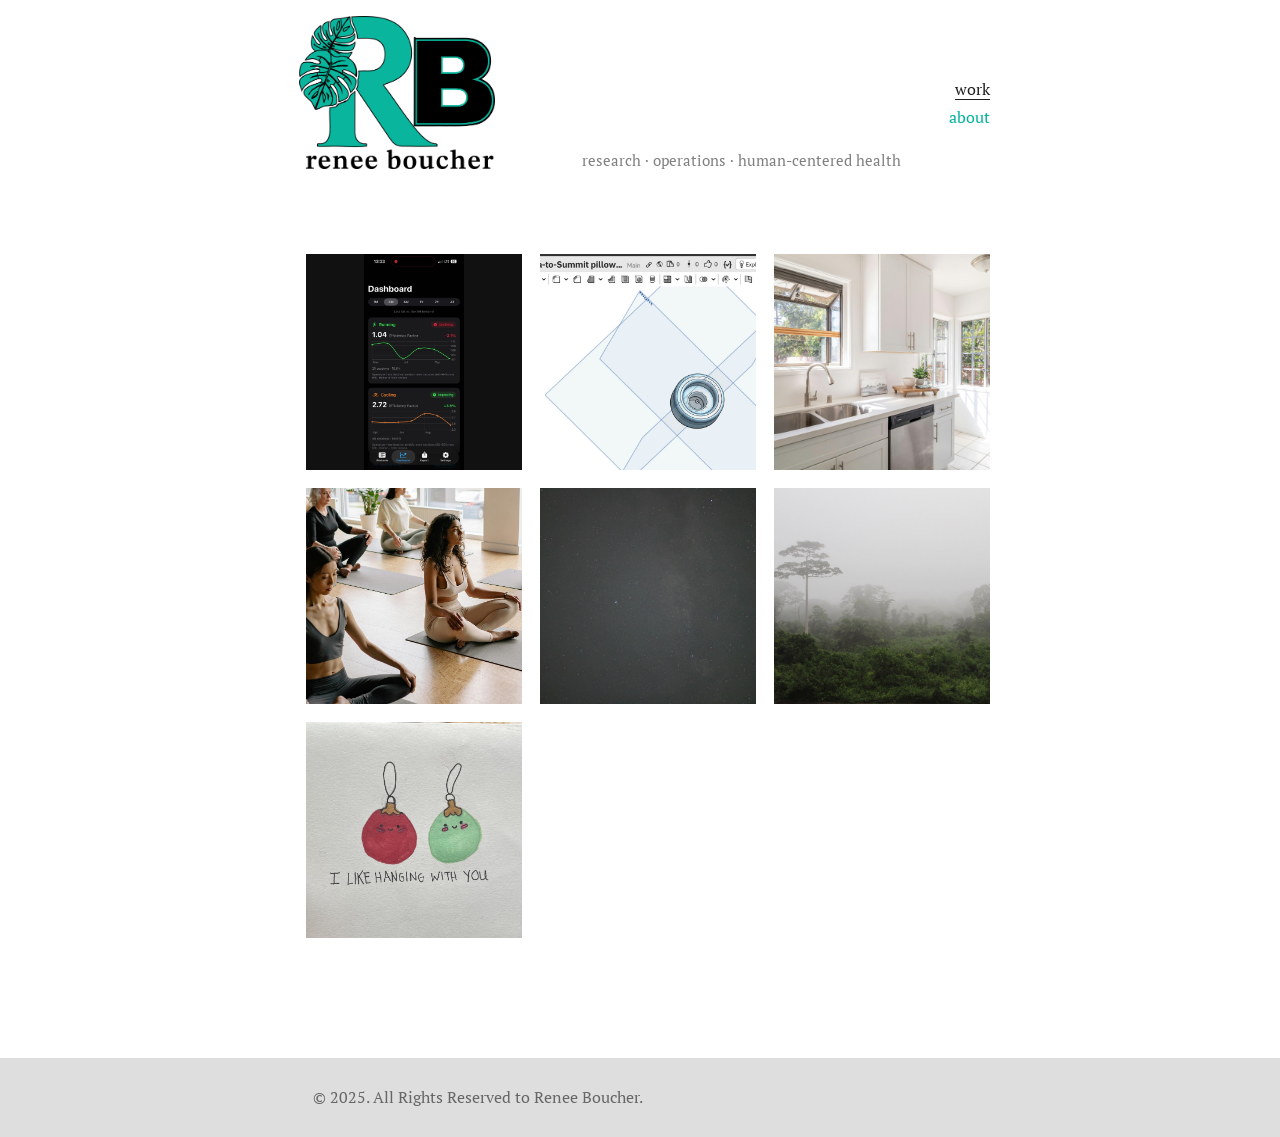
==== commit 458b4eb1: "Add files via upload" ====
--- a/index.html
+++ b/index.html
@@ -8,11 +8,12 @@
 <link rel="preconnect" href="https://fonts.googleapis.com">
 <link rel="preconnect" href="https://fonts.gstatic.com" crossorigin>
 <link href="https://fonts.googleapis.com/css2?family=Marcellus&family=PT+Serif:ital,wght@0,400;0,700;1,400&display=swap" rel="stylesheet">
-<link rel="stylesheet" href="style.css?v=20261026b">
+<link rel="stylesheet" href="style.css?v=20261026e">
+<script src="site.js?v=20261026e" defer></script>
 </head>
 <body>
 <header class="site-header">
-  <a class="logo" href="index.html" aria-label="Renee Boucher, home"><img src="assets/logo.png?v=20261026b" alt="RB monogram with a monstera leaf, 'renee boucher'"></a>
+  <a class="logo" href="index.html" aria-label="Renee Boucher, home"><img src="assets/logo.png?v=20261026e" alt="RB monogram with a monstera leaf, 'renee boucher'"></a>
   <nav class="site-nav" aria-label="Main">
     <a href="index.html" aria-current="page">work</a>
     <a href="about.html">about</a>
@@ -20,7 +21,7 @@
   <p class="tagline">research · operations · human-centered health</p>
 </header>
 <main>
-<h1 class="sr" style="position:absolute;left:-9999px">Work</h1><div class="tiles"><a class="tile" href="pacetrace.html"><img class="contain" src="media/pacetrace-poster.jpg?v=20261026b" alt="" loading="lazy"><span class="tile-title">App Development - PaceTrace</span></a><a class="tile" href="custom-gear-adapters.html"><img src="media/cadd-adapter-poster.jpg?v=20261026b" alt="" loading="lazy"><span class="tile-title">CADD Projects</span></a><a class="tile" href="determining-the-most-user-centric-claim-for-value-packs.html"><img src="assets/cs1-hero.jpg?v=20261026b" alt="" loading="lazy"><span class="tile-title">Determining the most <span class="nb">user-centric</span> claim for value packs</span></a><a class="tile" href="cleanliness-in-fitness-studios.html"><img src="assets/cs2-hero.jpg?v=20261026b" alt="" loading="lazy"><span class="tile-title">Cleanliness in fitness studios</span></a><a class="tile" href="redesigning-product-for-evening-use.html"><img src="assets/tile-evening.jpg?v=20261026b" alt="" loading="lazy"><span class="tile-title">Redesigning product for evening use</span></a><a class="tile" href="research-projects.html"><img src="assets/research-tai.jpg?v=20261026b" alt="" loading="lazy"><span class="tile-title">Research projects</span></a><a class="tile" href="artwork-mixed-media.html"><img src="assets/card-10.jpg?v=20261026b" alt="" loading="lazy"><span class="tile-title">Artwork | Mixed media</span></a></div>
+<h1 class="sr" style="position:absolute;left:-9999px">Work</h1><div class="tiles wide-grid"><a class="tile" href="pacetrace.html"><img class="contain" src="media/pacetrace-poster.jpg?v=20261026e" alt="" loading="lazy"><span class="tile-title"><span class="tile-title-text">App Development - PaceTrace</span></span></a><a class="tile" href="custom-gear-adapters.html"><img src="media/cadd-adapter-poster.jpg?v=20261026e" alt="" loading="lazy"><span class="tile-title"><span class="tile-title-text">CADD Projects</span></span></a><a class="tile" href="determining-the-most-user-centric-claim-for-value-packs.html"><img src="assets/cs1-hero.jpg?v=20261026e" alt="" loading="lazy"><span class="tile-title"><span class="tile-title-text">Determining the most <span class="nb">user-centric</span> claim for value packs</span></span></a><a class="tile" href="cleanliness-in-fitness-studios.html"><img src="assets/cs2-hero.jpg?v=20261026e" alt="" loading="lazy"><span class="tile-title"><span class="tile-title-text">Cleanliness in fitness studios</span></span></a><a class="tile" href="redesigning-product-for-evening-use.html"><img src="assets/tile-evening.jpg?v=20261026e" alt="" loading="lazy"><span class="tile-title"><span class="tile-title-text">Redesigning product for evening use</span></span></a><a class="tile" href="research-projects.html"><img src="assets/research-tai.jpg?v=20261026e" alt="" loading="lazy"><span class="tile-title"><span class="tile-title-text">Research projects</span></span></a><a class="tile" href="artwork-mixed-media.html"><img src="assets/card-10.jpg?v=20261026e" alt="" loading="lazy"><span class="tile-title"><span class="tile-title-text">Artwork | Mixed media</span></span></a></div>
 </main>
 <footer><p>© 2025. All Rights Reserved to Renee Boucher.</p></footer>
 </body>
--- a/style.css
+++ b/style.css
@@ -21,9 +21,9 @@
 .site-nav a{text-decoration:none;color:var(--teal)}
 .site-nav a[aria-current="page"]{color:var(--ink);border-bottom:1px solid var(--ink)}
 .site-nav a:hover{border-bottom:1px solid var(--teal)}
-.tagline{position:absolute;left:calc(var(--u) * 62.5);top:calc(var(--u) * 21.2);transform:translateX(-50%);margin:0;color:var(--muted);white-space:nowrap;font-family:"PT Serif",Georgia,serif;font-size:clamp(9px,1.84vw,15px);line-height:1}
-
-main{max-width:var(--page);margin:0 auto;padding:0 9.9% 120px}
+.tagline{position:absolute;left:calc(var(--u) * 62.45);top:calc(var(--u) * 19.6);transform:translate(-50%,-50%);margin:0;color:var(--muted);white-space:nowrap;font-family:"PT Serif",Georgia,serif;font-size:clamp(9px,1.84vw,15px);line-height:1}
+
+main{max-width:var(--page);margin:0 auto;padding:0 calc(var(--u) * 9.9) 120px}
 h1,h2{font-weight:400;color:var(--teal);margin:0}
 h1{font-size:32px;line-height:1.06}
 h2{font-size:32px;line-height:1.06;margin:133px 0 31px}
@@ -61,7 +61,7 @@
 .pager .next{margin-left:auto;text-align:right}
 .pager a:hover span:not([aria-hidden]){text-decoration:underline;text-underline-offset:4px}
 footer{background:var(--faint)}
-footer p{max-width:var(--page);margin:0 auto;padding:30px 9.9%;color:#666;font-family:"PT Serif",Georgia,serif}
+footer p{max-width:var(--page);margin:0 auto;padding:30px calc(var(--u) * 9.9);color:#666;font-family:"PT Serif",Georgia,serif}
 
 /* pairs and galleries */
 .pair{display:grid;grid-template-columns:1fr 1fr;gap:20px;align-items:start;margin-top:100px}
@@ -148,3 +148,72 @@
 p,li,figcaption{text-wrap:pretty}
 
 .nb{white-space:nowrap}
+
+/* grids aligned to the header: left edge = the "r" of "renee", right edge = the last letters of work / about */
+.wide-grid{margin-left:calc(var(--u) * -.86);margin-right:calc(var(--u) * -2.8)}
+.tile-title-text{display:block}
+.subtitle{font-family:"PT Serif",Georgia,serif;font-size:20px;line-height:1.2;color:var(--muted);margin:14px 0 0}
+.demo > div h2{margin:0 0 22px}
+
+/* circle of quotes */
+.quote-cluster{container-type:inline-size;width:100%;aspect-ratio:1/1;margin:0;display:flex;flex-direction:column;align-items:center;justify-content:center;gap:4.4cqw;gap:clamp(14px,4.4cqw,30px);text-align:center;color:#0a8a78}
+.quote-cluster q{quotes:none;display:block;line-height:1.2}
+.qc1{font-size:15px;font-size:max(14px,3.5cqw);max-width:52%}
+.qc2{font-size:16px;font-size:max(14.5px,3.9cqw);max-width:67%}
+.qc3{font-size:24px;font-size:max(20px,6cqw);max-width:84%}
+.qc4{font-size:19px;font-size:max(16px,4.5cqw);max-width:67%}
+.qc5{font-size:14px;font-size:max(14px,3.3cqw);max-width:60%}
+
+/* research figures: equal tiles, hover shows the paper, click enlarges */
+.fig-grid{display:grid;grid-template-columns:repeat(3,1fr);gap:18px;margin-top:40px}
+.fig-tile{position:relative;aspect-ratio:1/1;border:0;padding:0;background:#f4f4f4;cursor:zoom-in;overflow:hidden;font:inherit;color:inherit}
+.fig-tile img{width:100%;height:100%;object-fit:contain;padding:10px;box-sizing:border-box}
+.fig-cap{position:absolute;inset:0;display:flex;flex-direction:column;justify-content:center;gap:8px;padding:16px;background:rgba(6,72,62,.88);color:#fff;text-align:left;opacity:0;transition:opacity .2s;font-size:14px;line-height:1.3}
+.fig-venue{font-size:12px;opacity:.85}
+.fig-tile:hover .fig-cap,.fig-tile:focus-visible .fig-cap{opacity:1}
+.credit-line{font-size:13px;line-height:1.4;color:#777;margin:70px 0 0}
+.credit-line a{color:#777}
+
+/* artwork gallery */
+.art-grid{display:grid;grid-template-columns:repeat(3,1fr);gap:18px;margin-top:30px}
+.art-tile{aspect-ratio:1/1;border:0;padding:0;background:#f2f2f2;cursor:zoom-in;overflow:hidden}
+.art-tile img{width:100%;height:100%;object-fit:cover;transition:transform .25s}
+.art-tile:hover img,.art-tile:focus-visible img{transform:scale(1.04)}
+
+/* enlarged view */
+.lightbox{border:0;padding:0;background:transparent;width:100vw;height:100vh;max-width:100vw;max-height:100vh;overflow:hidden}
+.lightbox::backdrop{background:rgba(255,255,255,.97)}
+.lightbox[open]{display:flex;align-items:center;justify-content:center}
+.lightbox figure{margin:0;max-width:min(92vw,1400px);display:flex;flex-direction:column;align-items:center;gap:14px}
+.lightbox img{max-width:100%;max-height:76vh;width:auto;height:auto;object-fit:contain}
+.lightbox figcaption{font-size:15px;line-height:1.35;color:var(--ink);text-align:center;max-width:46rem;margin:0}
+.lightbox figcaption a{color:#067a6a}
+.lb-close,.lb-nav{position:absolute;background:none;border:0;font-family:Georgia,serif;font-size:44px;line-height:1;cursor:pointer;color:var(--ink);padding:8px 16px}
+.lb-close{top:12px;right:16px}
+.lb-nav{top:50%;transform:translateY(-50%)}
+.lb-prev{left:6px}.lb-next{right:6px}
+.lightbox.single .lb-nav{display:none}
+
+@media (hover:none) and (pointer:coarse){
+  .fig-tile{aspect-ratio:auto;display:flex;flex-direction:column;background:none;text-align:left}
+  .fig-tile img{aspect-ratio:1/1;height:auto;background:#f4f4f4}
+  .fig-cap{position:static;opacity:1;background:none;color:var(--ink);padding:8px 0}
+}
+@media (max-width:640px){
+  .wide-grid{margin-left:0;margin-right:0}
+  .art-grid{grid-template-columns:repeat(2,1fr)}
+  .fig-grid{grid-template-columns:1fr}
+  .quote-cluster{aspect-ratio:auto;gap:22px}
+  .quote-cluster q{max-width:none}
+  .qc1,.qc5{font-size:16px}.qc2{font-size:17px}.qc3{font-size:24px}.qc4{font-size:20px}
+}
+
+/* insights: text on the left, quote circle on the right (circle runs out to the same right edge as the tabs) */
+.insights-row{display:grid;grid-template-columns:minmax(0,210px) minmax(0,1fr);gap:16px;align-items:center;margin-top:133px;margin-right:calc(var(--u) * -2.8)}
+.insights-text h2{margin:0 0 24px}
+.insights-text .bullets{margin:0 0 0 14px}
+@media (max-width:640px){
+  .insights-row{grid-template-columns:1fr;margin-top:90px;margin-right:0}
+  .insights-row .quote-cluster{container-type:normal;aspect-ratio:auto;margin-top:40px;gap:22px}
+}
+.quote-cluster .key{white-space:nowrap}
